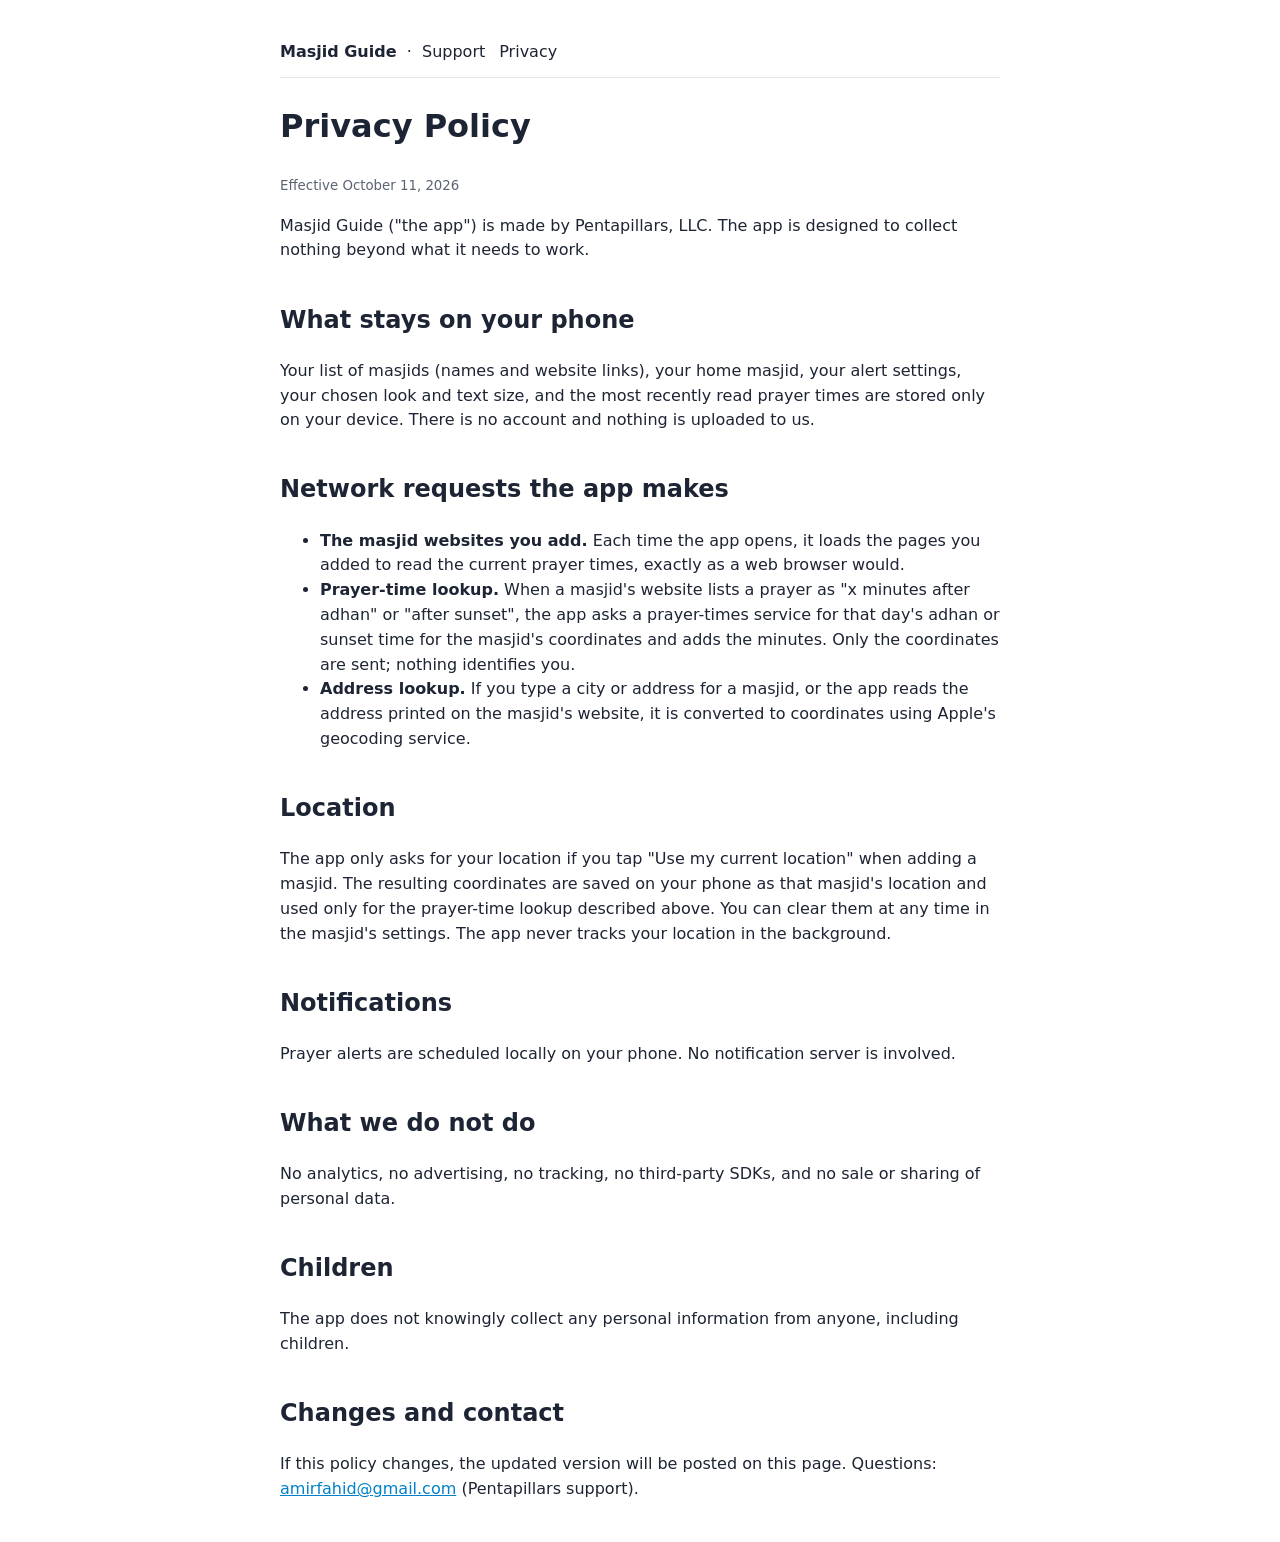
==== privacy.html @ 552bf702 "Masjid Guide site: privacy policy and support" ====
<!doctype html><html lang="en"><head><meta charset="utf-8"><meta name="viewport" content="width=device-width,initial-scale=1"><title>Masjid Guide – Privacy Policy</title><link rel="stylesheet" href="style.css"></head><body>
<header><a href="index.html">Masjid Guide</a> &nbsp;·&nbsp; <nav style="display:inline"><a href="support.html">Support</a><a href="privacy.html">Privacy</a></nav></header>
<h1>Privacy Policy</h1>
<p><small>Effective October 11, 2026</small></p>
<p>Masjid Guide ("the app") is made by Pentapillars, LLC. The app is designed to collect nothing beyond what it needs to work.</p>
<h2>What stays on your phone</h2>
<p>Your list of masjids (names and website links), your home masjid, your alert settings, your chosen look and text size, and the most recently read prayer times are stored only on your device. There is no account and nothing is uploaded to us.</p>
<h2>Network requests the app makes</h2>
<ul>
<li><strong>The masjid websites you add.</strong> Each time the app opens, it loads the pages you added to read the current prayer times, exactly as a web browser would.</li>
<li><strong>Prayer-time lookup.</strong> When a masjid's website lists a prayer as "x minutes after adhan" or "after sunset", the app asks a prayer-times service for that day's adhan or sunset time for the masjid's coordinates and adds the minutes. Only the coordinates are sent; nothing identifies you.</li>
<li><strong>Address lookup.</strong> If you type a city or address for a masjid, or the app reads the address printed on the masjid's website, it is converted to coordinates using Apple's geocoding service.</li>
</ul>
<h2>Location</h2>
<p>The app only asks for your location if you tap "Use my current location" when adding a masjid. The resulting coordinates are saved on your phone as that masjid's location and used only for the prayer-time lookup described above. You can clear them at any time in the masjid's settings. The app never tracks your location in the background.</p>
<h2>Notifications</h2>
<p>Prayer alerts are scheduled locally on your phone. No notification server is involved.</p>
<h2>What we do not do</h2>
<p>No analytics, no advertising, no tracking, no third-party SDKs, and no sale or sharing of personal data.</p>
<h2>Children</h2>
<p>The app does not knowingly collect any personal information from anyone, including children.</p>
<h2>Changes and contact</h2>
<p>If this policy changes, the updated version will be posted on this page. Questions: <a href="mailto:amirfahid@gmail.com">amirfahid@gmail.com</a> (Pentapillars support).</p>
</body></html>
---- style.css ----
body{font-family:-apple-system,system-ui,Helvetica,Arial,sans-serif;max-width:720px;margin:40px auto;padding:0 20px;line-height:1.55;color:#1d2433;background:#fff}
h1{font-weight:600}h2{margin-top:1.6em;font-weight:600}a{color:#0080C9}header{border-bottom:1px solid #e3e6ea;padding-bottom:12px;margin-bottom:24px}
header a{text-decoration:none;color:#1d2433;font-weight:600}nav a{margin-right:14px;font-weight:400}small{color:#5b6472}
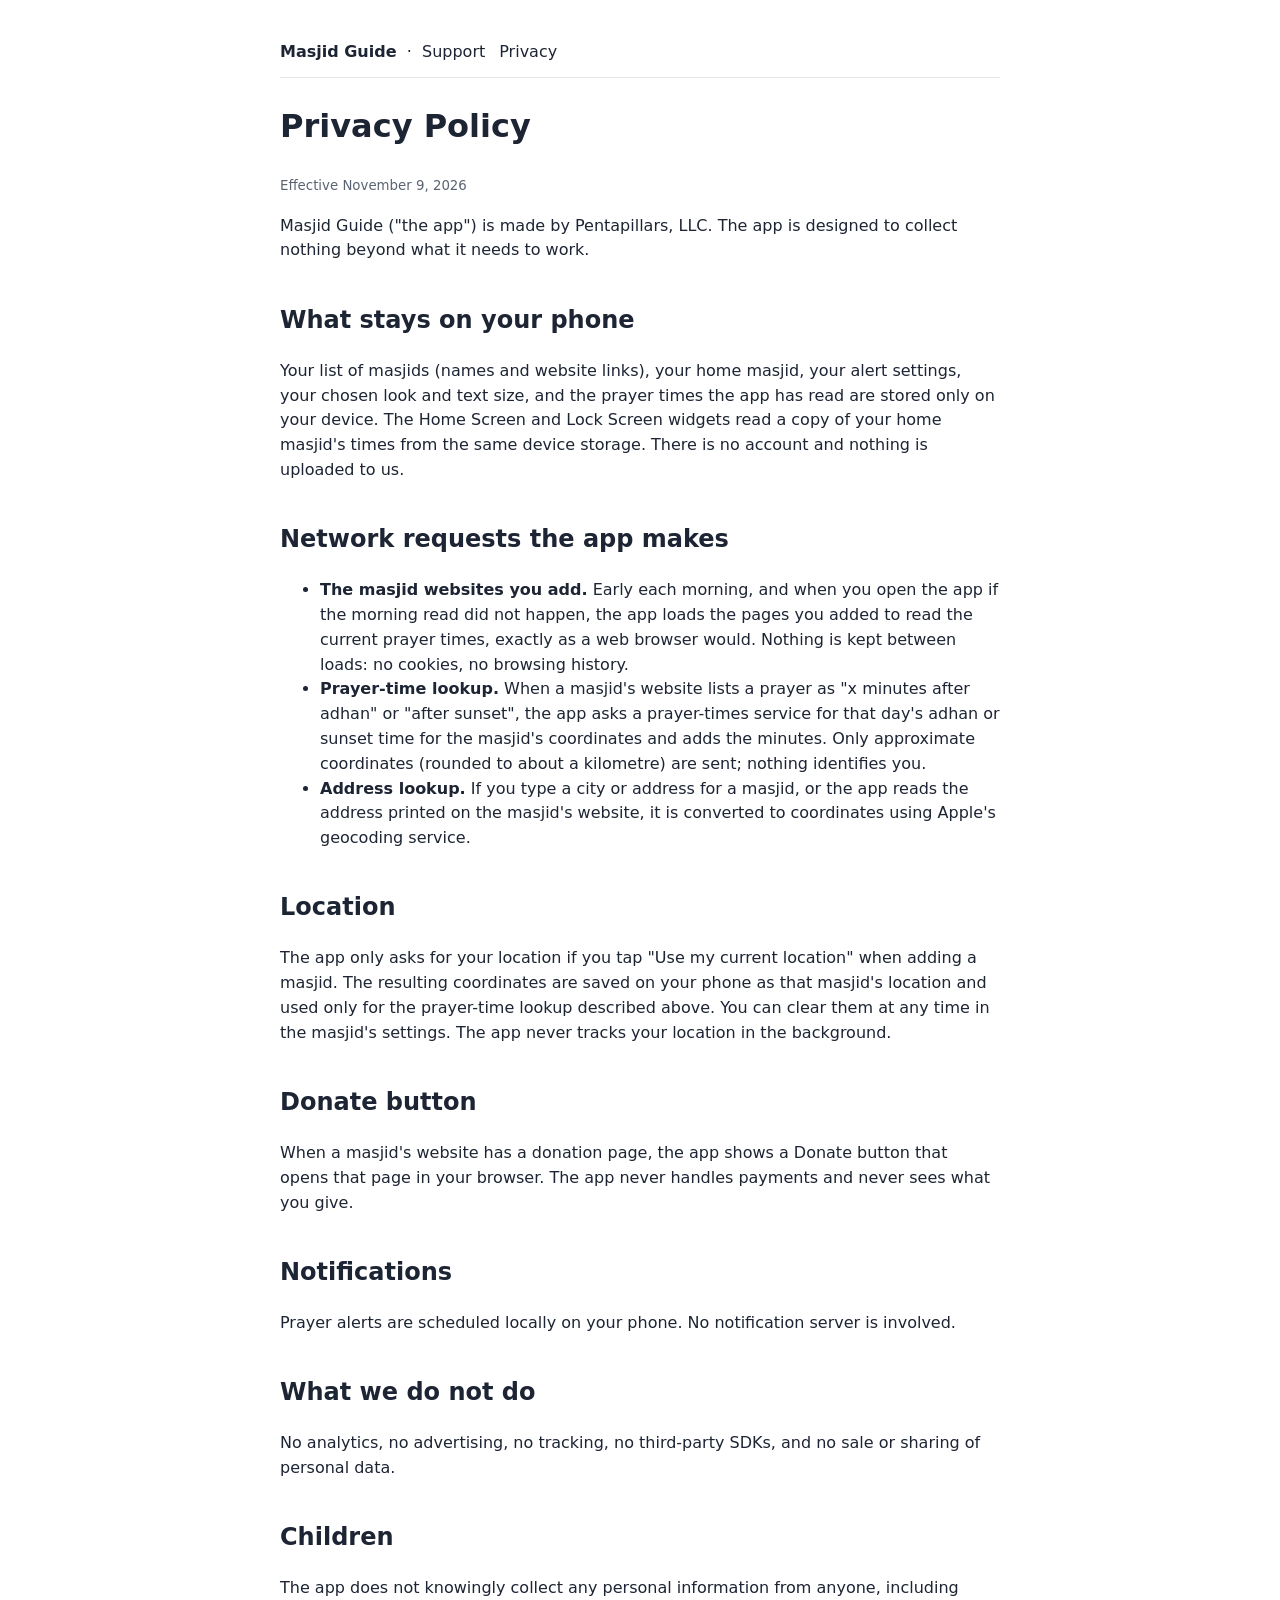
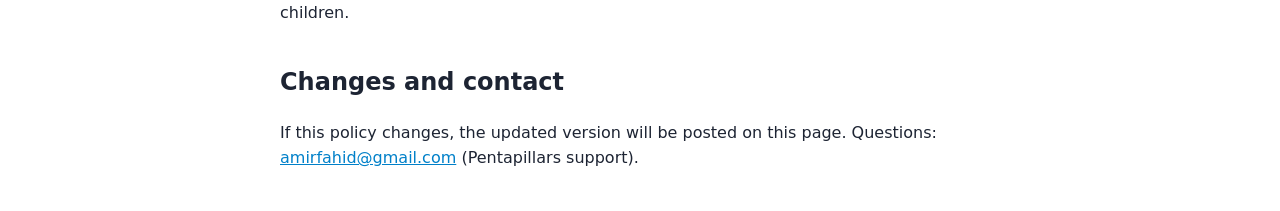
==== commit eaac17a2: "Site hardening: CSP + referrer policy, dark mode, 404, robots, security.txt; privacy policy updated " ====
--- a/privacy.html
+++ b/privacy.html
@@ -1,18 +1,20 @@
-<!doctype html><html lang="en"><head><meta charset="utf-8"><meta name="viewport" content="width=device-width,initial-scale=1"><title>Masjid Guide – Privacy Policy</title><link rel="stylesheet" href="style.css"></head><body>
-<header><a href="index.html">Masjid Guide</a> &nbsp;·&nbsp; <nav style="display:inline"><a href="support.html">Support</a><a href="privacy.html">Privacy</a></nav></header>
+<!doctype html><html lang="en"><head><meta charset="utf-8"><meta name="viewport" content="width=device-width,initial-scale=1"><title>Masjid Guide – Privacy Policy</title><meta name="description" content="Privacy policy for the Masjid Guide iPhone app: no accounts, no analytics, everything stays on your phone."><meta http-equiv="Content-Security-Policy" content="default-src 'none'; style-src 'self'; img-src 'self' data:; base-uri 'none'; form-action 'none'"><meta name="referrer" content="no-referrer"><meta name="color-scheme" content="light dark"><link rel="icon" href="data:,"><link rel="stylesheet" href="style.css"></head><body>
+<header><a href="index.html">Masjid Guide</a> &nbsp;·&nbsp; <nav><a href="support.html">Support</a><a href="privacy.html">Privacy</a></nav></header>
 <h1>Privacy Policy</h1>
-<p><small>Effective October 11, 2026</small></p>
+<p><small>Effective November 9, 2026</small></p>
 <p>Masjid Guide ("the app") is made by Pentapillars, LLC. The app is designed to collect nothing beyond what it needs to work.</p>
 <h2>What stays on your phone</h2>
-<p>Your list of masjids (names and website links), your home masjid, your alert settings, your chosen look and text size, and the most recently read prayer times are stored only on your device. There is no account and nothing is uploaded to us.</p>
+<p>Your list of masjids (names and website links), your home masjid, your alert settings, your chosen look and text size, and the prayer times the app has read are stored only on your device. The Home Screen and Lock Screen widgets read a copy of your home masjid's times from the same device storage. There is no account and nothing is uploaded to us.</p>
 <h2>Network requests the app makes</h2>
 <ul>
-<li><strong>The masjid websites you add.</strong> Each time the app opens, it loads the pages you added to read the current prayer times, exactly as a web browser would.</li>
-<li><strong>Prayer-time lookup.</strong> When a masjid's website lists a prayer as "x minutes after adhan" or "after sunset", the app asks a prayer-times service for that day's adhan or sunset time for the masjid's coordinates and adds the minutes. Only the coordinates are sent; nothing identifies you.</li>
+<li><strong>The masjid websites you add.</strong> Early each morning, and when you open the app if the morning read did not happen, the app loads the pages you added to read the current prayer times, exactly as a web browser would. Nothing is kept between loads: no cookies, no browsing history.</li>
+<li><strong>Prayer-time lookup.</strong> When a masjid's website lists a prayer as "x minutes after adhan" or "after sunset", the app asks a prayer-times service for that day's adhan or sunset time for the masjid's coordinates and adds the minutes. Only approximate coordinates (rounded to about a kilometre) are sent; nothing identifies you.</li>
 <li><strong>Address lookup.</strong> If you type a city or address for a masjid, or the app reads the address printed on the masjid's website, it is converted to coordinates using Apple's geocoding service.</li>
 </ul>
 <h2>Location</h2>
 <p>The app only asks for your location if you tap "Use my current location" when adding a masjid. The resulting coordinates are saved on your phone as that masjid's location and used only for the prayer-time lookup described above. You can clear them at any time in the masjid's settings. The app never tracks your location in the background.</p>
+<h2>Donate button</h2>
+<p>When a masjid's website has a donation page, the app shows a Donate button that opens that page in your browser. The app never handles payments and never sees what you give.</p>
 <h2>Notifications</h2>
 <p>Prayer alerts are scheduled locally on your phone. No notification server is involved.</p>
 <h2>What we do not do</h2>
--- a/style.css
+++ b/style.css
@@ -1,3 +1,5 @@
 body{font-family:-apple-system,system-ui,Helvetica,Arial,sans-serif;max-width:720px;margin:40px auto;padding:0 20px;line-height:1.55;color:#1d2433;background:#fff}
-h1{font-weight:600}h2{margin-top:1.6em;font-weight:600}a{color:#0080C9}header{border-bottom:1px solid #e3e6ea;padding-bottom:12px;margin-bottom:24px}
+h1{font-weight:600}h2{margin-top:1.6em;font-weight:600}a{color:#0080C9}nav{display:inline}header{border-bottom:1px solid #e3e6ea;padding-bottom:12px;margin-bottom:24px}
 header a{text-decoration:none;color:#1d2433;font-weight:600}nav a{margin-right:14px;font-weight:400}small{color:#5b6472}
+
+@media (prefers-color-scheme:dark){body{color:#e6e9ee;background:#111418}header a,h1,h2{color:#e6e9ee}header{border-color:#2a3038}a{color:#5bc0f0}small{color:#9aa3ad}}
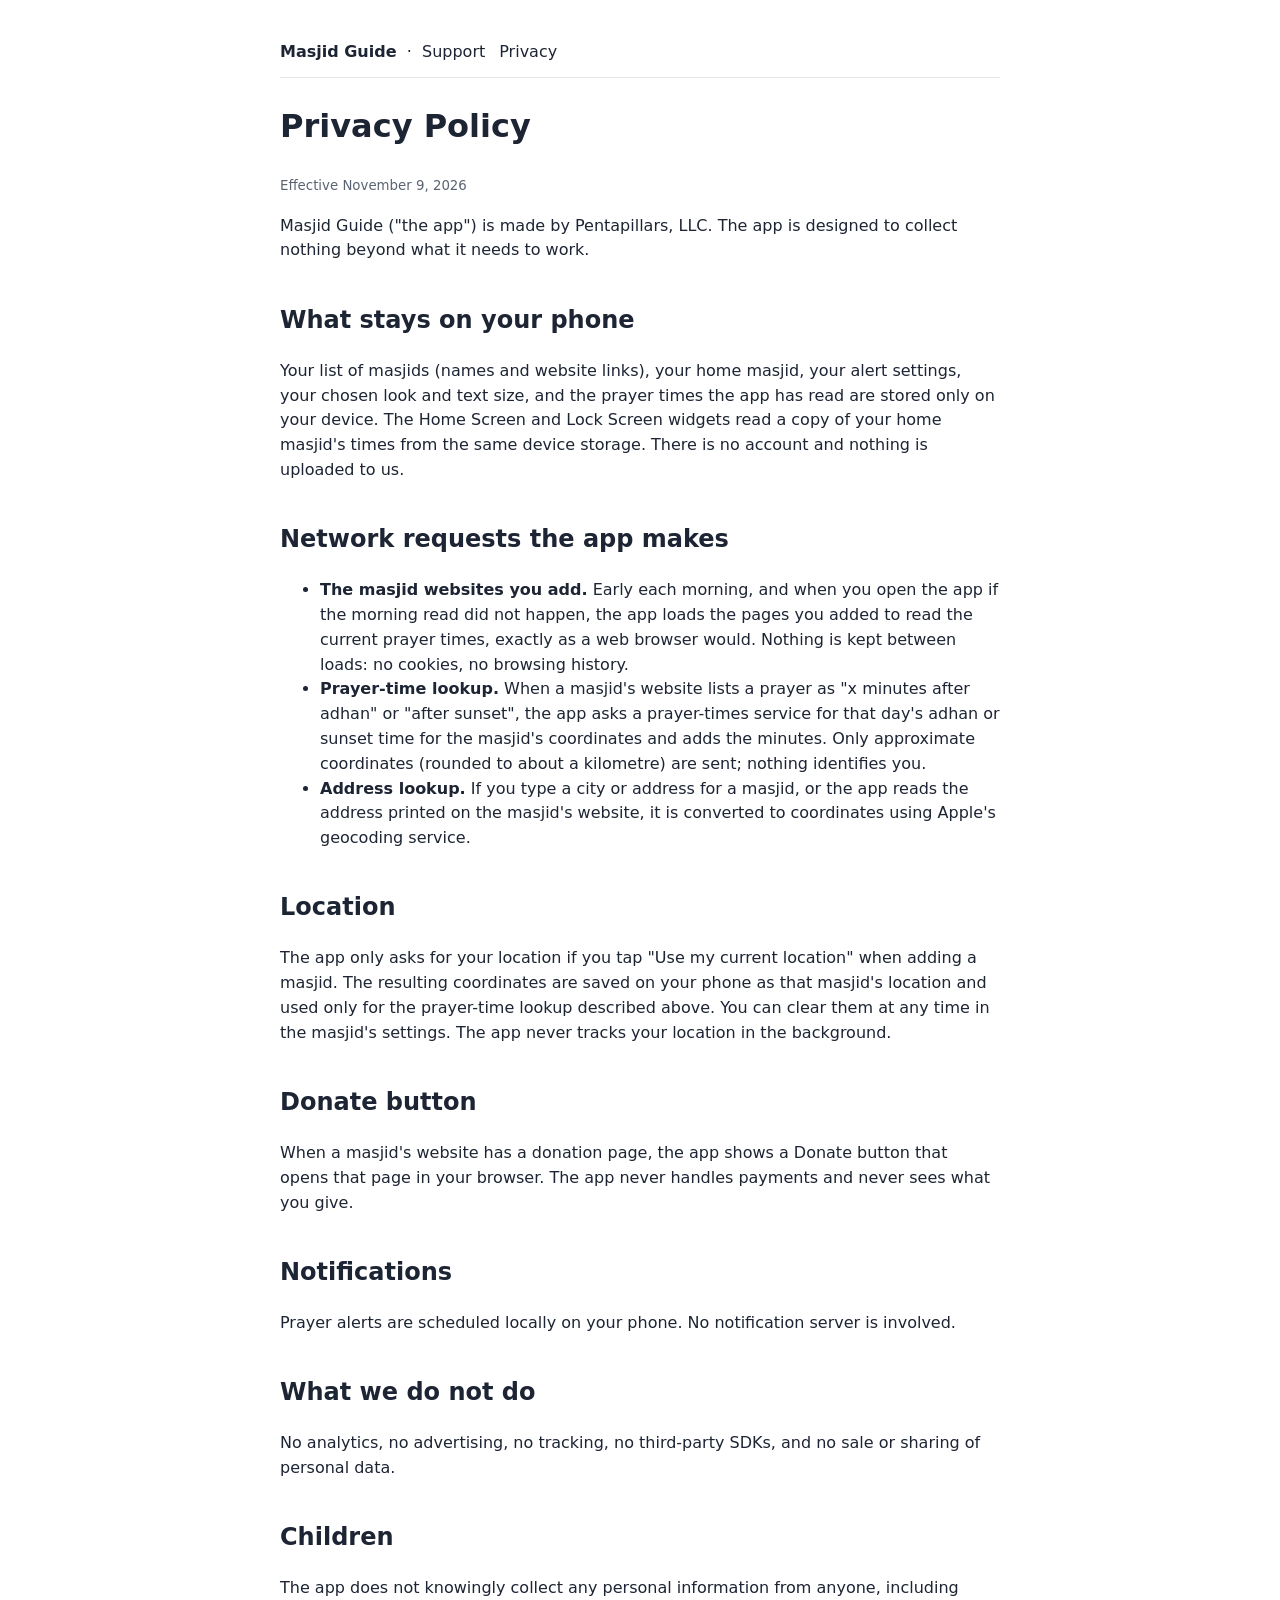
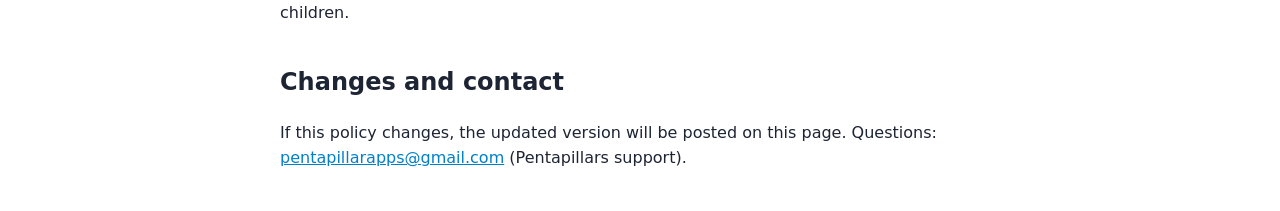
==== commit 044319b6: "Contact: Pentapillars support address Co-Authored-By: Claude Fable 5.1 <noreply@anthropic.com>" ====
--- a/privacy.html
+++ b/privacy.html
@@ -22,5 +22,5 @@
 <h2>Children</h2>
 <p>The app does not knowingly collect any personal information from anyone, including children.</p>
 <h2>Changes and contact</h2>
-<p>If this policy changes, the updated version will be posted on this page. Questions: <a href="mailto:amirfahid@gmail.com">amirfahid@gmail.com</a> (Pentapillars support).</p>
+<p>If this policy changes, the updated version will be posted on this page. Questions: <a href="mailto:pentapillarapps@gmail.com">pentapillarapps@gmail.com</a> (Pentapillars support).</p>
 </body></html>
